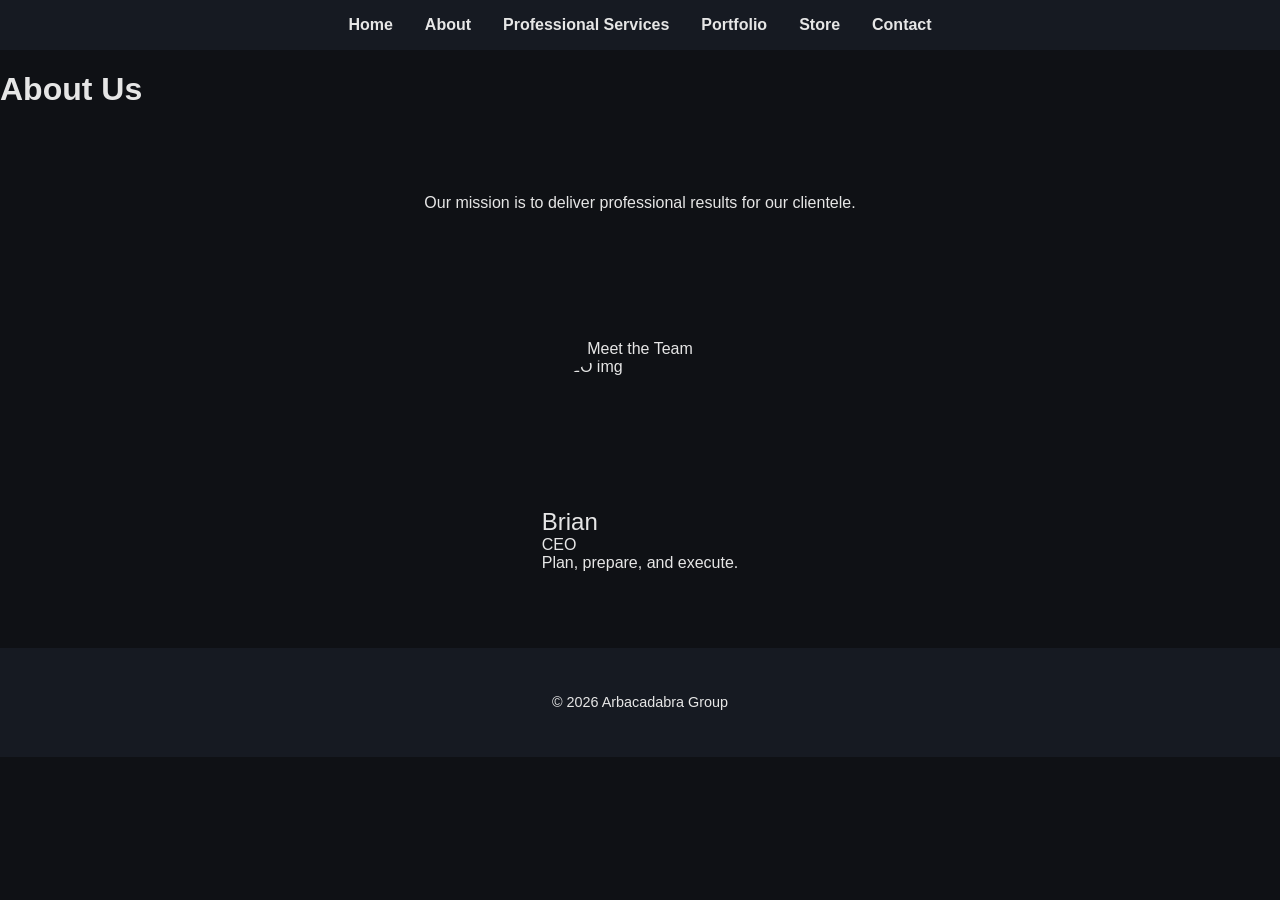
==== About/about.html @ 1c939e3a "restructure" ====
<!-- about.html -->
<!DOCTYPE html>
<html lang="en">
<head>
    <meta charset="UTF-8">
    <meta name="viewport" content="width=device-width, initial-scale=1.0">
    <title>About - Arbacadabra Group</title>
    <link rel="stylesheet" href="about.css">
    <link rel="stylesheet" href="../styles.css">
</head>
<body>
    <nav>
        <ul>
            <li><a href="../index.html">Home</a></li>
            <li><a href="../About/about.html">About</a></li>
            <li><a href="../Services/services.html">Professional Services</a></li>
            <li><a href="../Portfolio/portfolio.html">Portfolio</a></li>
            <li><a href="../Store/store.html">Store</a></li>
            <li><a href="../Contact/contact.html">Contact</a></li>
        </ul>
    </nav>

    <h1>About Us</h1>
    <section class="mission">
        <div class="mission-text">Our mission is to deliver professional results for our clientele.</div>
    </section>

    <section class="team">
        <div class="team-header">Meet the Team</div>
        <div class="team-member-card">
            <div class="team-member-img">
                <img src="../static/Brian Close.jpg" alt="CEO img">
            </div>
            <div class="team-member-header">Brian</div>
            <div class="team-member-body">
                <div class="who">CEO</div>
                <div class="what">Plan, prepare, and execute.</div>
            </div>
            <div class="team-member-footer"></div>
        </div>
    </section>

    <footer>
        <p>&copy; 2026 Arbacadabra Group</p>
    </footer>
</body>
</html>
---- About/about.css ----
.team-member-card {
    display: flex;
    flex-direction: column;
}

.team-member-img {
    height: 150px;
    width: 150px;
    overflow: hidden;
    border-radius: 50%;
}

.team-member-img img {
    width: 100%;
    height: 100%;
    object-fit: cover;
    object-position: 0 -10px;
    display: block;
}

.team-member-header {
    font-size: x-large;
}

/* .team-member-body {} */

.team-member-footer {
    min-height: 12px;
}
---- styles.css ----
body {
    margin: 0;
    font-family: Arial, sans-serif;
    background-color: #0f1115;
    color: #e6e6e6;
}

nav {
    display: flex;
    justify-content: center;
    background-color: #161a22;
    padding: 1rem 0;
}

nav ul {
    list-style: none;
    display: flex;
    gap: 2rem;
    padding: 0;
    margin: 0;
}

nav a {
    text-decoration: none;
    color: #e6e6e6;
    font-weight: bold;
}

nav a:hover {
    color: #4da3ff;
}

header {
    display: flex;
    flex-direction: column;
    justify-content: center;
    align-items: center;
    text-align: center;
    height: 80vh;
    padding: 2rem;
    background: linear-gradient(rgba(15,17,21,0.8), rgba(15,17,21,0.95)), url('https://via.placeholder.com/1600x900');
    background-size: cover;
    background-position: center;
}

header h1 {
    font-size: 3rem;
    margin-bottom: 1rem;
}

header p {
    font-size: 1.2rem;
    max-width: 600px;
}

section {
    display: flex;
    flex-direction: column;
    align-items: center;
    padding: 4rem 2rem;
    max-width: 1100px;
    margin: 0 auto;
}

footer {
    display: flex;
    flex-direction: column;
    align-items: center;
    background-color: #161a22;
    padding: 2rem 1rem;
    font-size: 0.9rem;
}

footer a {
    color: #e6e6e6;
    text-decoration: none;
    margin: 0 0.5rem;
}

footer a:hover {
    color: #4da3ff;
}
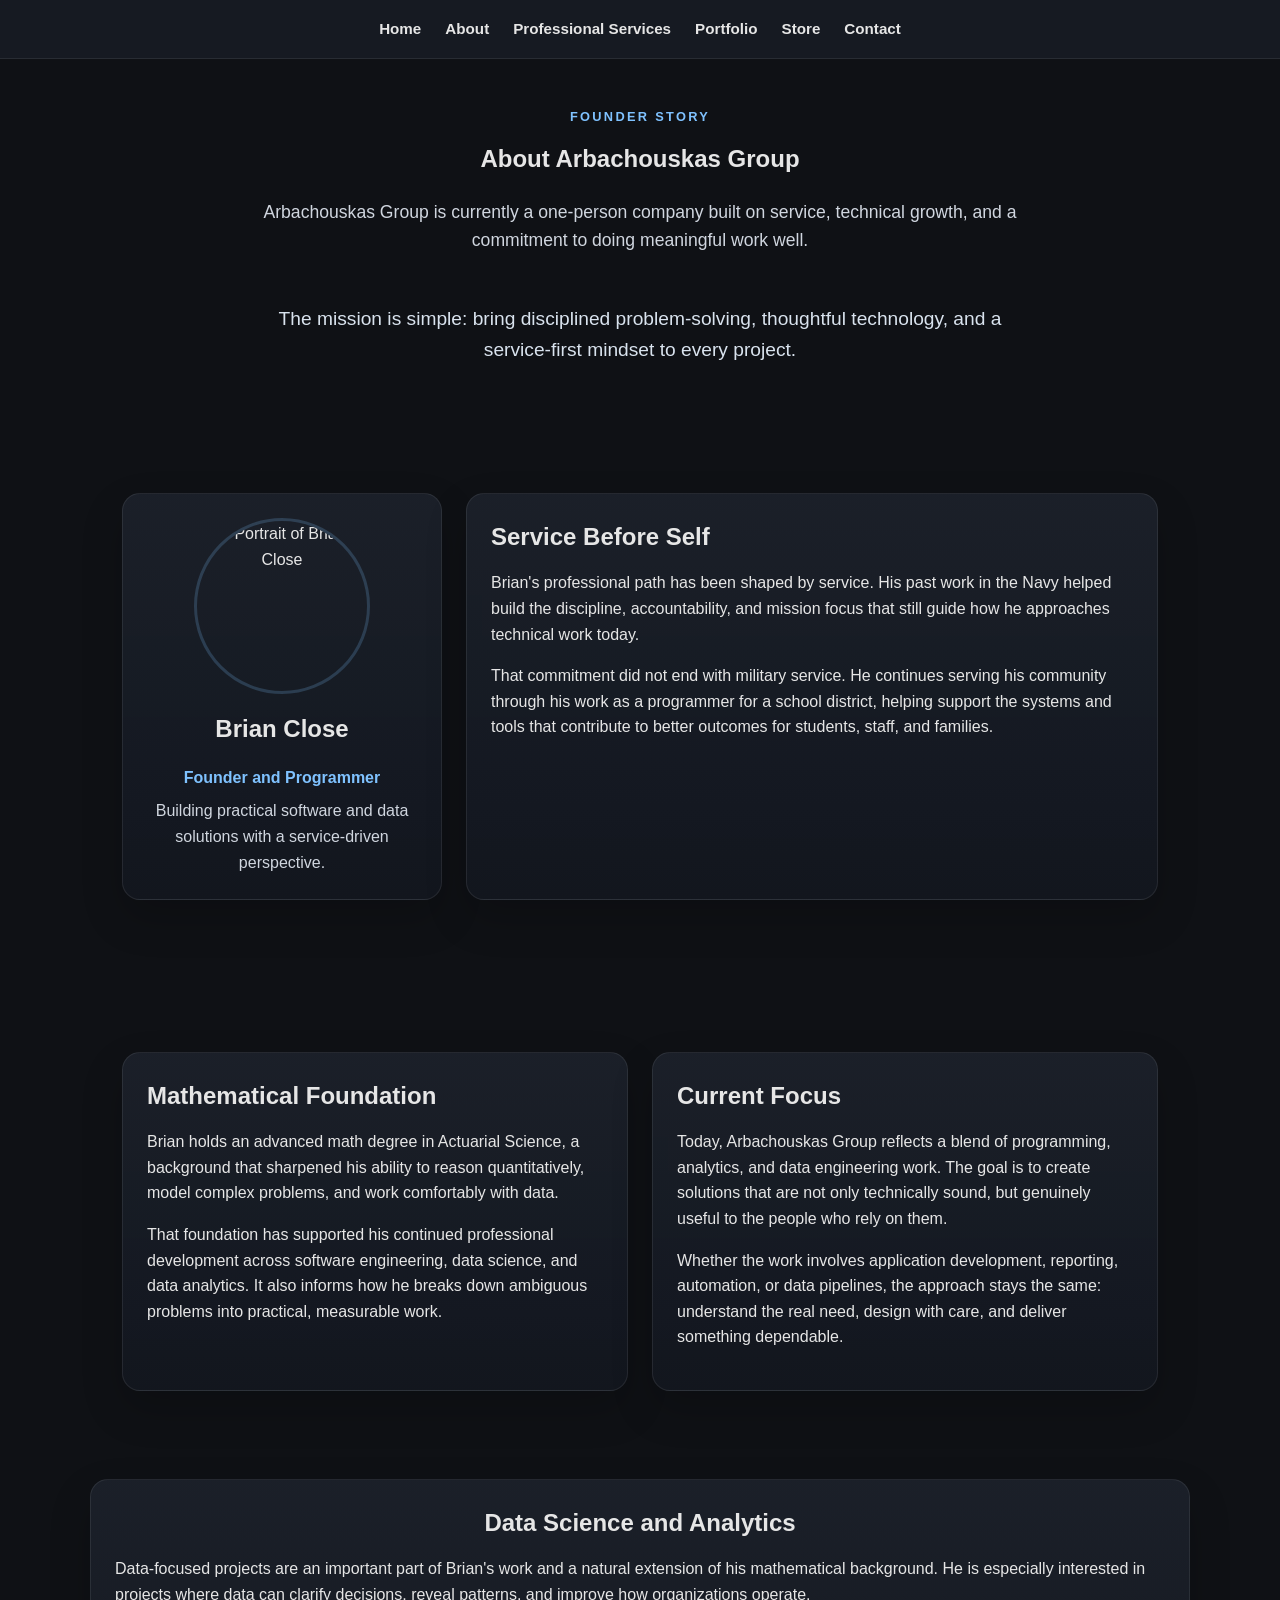
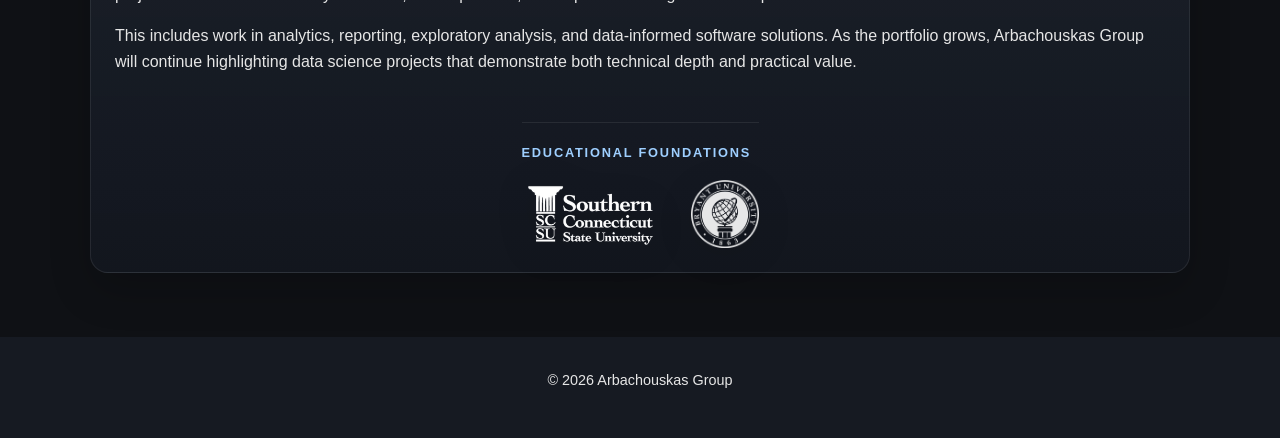
==== commit e0e42a66: "full rework using codex" ====
--- a/About/about.html
+++ b/About/about.html
@@ -4,7 +4,7 @@
 <head>
     <meta charset="UTF-8">
     <meta name="viewport" content="width=device-width, initial-scale=1.0">
-    <title>About - Arbacadabra Group</title>
+    <title>About - Arbachouskas Group</title>
     <link rel="stylesheet" href="about.css">
     <link rel="stylesheet" href="../styles.css">
 </head>
@@ -20,30 +20,106 @@
         </ul>
     </nav>
 
-    <h1>About Us</h1>
-    <section class="mission">
-        <div class="mission-text">Our mission is to deliver professional results for our clientele.</div>
-    </section>
+    <main class="page-shell about-page">
+        <section class="page-hero about-hero">
+            <p class="eyebrow">Founder Story</p>
+            <h1>About Arbachouskas Group</h1>
+            <p class="lead">
+                Arbachouskas Group is currently a one-person company built on service, technical growth,
+                and a commitment to doing meaningful work well.
+            </p>
+        </section>
 
-    <section class="team">
-        <div class="team-header">Meet the Team</div>
-        <div class="team-member-card">
-            <div class="team-member-img">
-                <img src="../static/Brian Close.jpg" alt="CEO img">
+        <section class="mission about-mission">
+            <div class="mission-text">
+                The mission is simple: bring disciplined problem-solving, thoughtful technology, and a
+                service-first mindset to every project.
             </div>
-            <div class="team-member-header">Brian</div>
-            <div class="team-member-body">
-                <div class="who">CEO</div>
-                <div class="what">Plan, prepare, and execute.</div>
+        </section>
+
+        <section class="about-grid">
+            <article class="about-panel about-panel--profile">
+                <div class="team-member-card">
+                    <div class="team-member-img">
+                        <img src="../static/Brian Close.jpg" alt="Portrait of Brian Close">
+                    </div>
+                    <div class="team-member-header">Brian Close</div>
+                    <div class="team-member-body">
+                        <div class="who">Founder and Programmer</div>
+                        <div class="what">Building practical software and data solutions with a service-driven perspective.</div>
+                    </div>
+                </div>
+            </article>
+
+            <article class="about-panel">
+                <h2>Service Before Self</h2>
+                <p>
+                    Brian's professional path has been shaped by service. His past work in the Navy helped
+                    build the discipline, accountability, and mission focus that still guide how he approaches
+                    technical work today.
+                </p>
+                <p>
+                    That commitment did not end with military service. He continues serving his community through
+                    his work as a programmer for a school district, helping support the systems and tools that
+                    contribute to better outcomes for students, staff, and families.
+                </p>
+            </article>
+        </section>
+
+        <section class="about-grid about-grid--stacked">
+            <article class="about-panel">
+                <h2>Mathematical Foundation</h2>
+                <p>
+                    Brian holds an advanced math degree in Actuarial Science, a background that sharpened his
+                    ability to reason quantitatively, model complex problems, and work comfortably with data.
+                </p>
+                <p>
+                    That foundation has supported his continued professional development across software engineering,
+                    data science, and data analytics. It also informs how he breaks down ambiguous problems into
+                    practical, measurable work.
+                </p>
+            </article>
+
+            <article class="about-panel">
+                <h2>Current Focus</h2>
+                <p>
+                    Today, Arbachouskas Group reflects a blend of programming, analytics, and data engineering work.
+                    The goal is to create solutions that are not only technically sound, but genuinely useful to the
+                    people who rely on them.
+                </p>
+                <p>
+                    Whether the work involves application development, reporting, automation, or data pipelines,
+                    the approach stays the same: understand the real need, design with care, and deliver something dependable.
+                </p>
+            </article>
+        </section>
+
+        <section class="about-panel data-focus">
+            <h2>Data Science and Analytics</h2>
+            <p>
+                Data-focused projects are an important part of Brian's work and a natural extension of his mathematical
+                background. He is especially interested in projects where data can clarify decisions, reveal patterns,
+                and improve how organizations operate.
+            </p>
+            <p>
+                This includes work in analytics, reporting, exploratory analysis, and data-informed software solutions.
+                As the portfolio grows, Arbachouskas Group will continue highlighting data science projects that demonstrate
+                both technical depth and practical value.
+            </p>
+
+            <div class="alma-maters">
+                <p class="alma-maters-label">Educational Foundations</p>
+                <div class="alma-maters-logos">
+                    <img src="../static/scsu-logo.png" alt="St. Cloud State University logo">
+                    <img src="../static/bryant-globe-seal.png" alt="Bryant University globe seal">
+                </div>
             </div>
-            <div class="team-member-footer"></div>
-        </div>
-    </section>
+        </section>
+    </main>
 
     <footer>
-        <p>&copy; 2026 Arbacadabra Group</p>
+        <p>&copy; 2026 Arbachouskas Group</p>
     </footer>
 </body>
 </html>
 
-
--- a/About/about.css
+++ b/About/about.css
@@ -1,13 +1,62 @@
+.about-page {
+    padding-bottom: 4rem;
+}
+
+.about-hero {
+    max-width: 760px;
+    margin: 0 auto;
+}
+
+.about-mission {
+    padding-top: 0;
+}
+
+.mission-text {
+    width: 100%;
+    max-width: 760px;
+    text-align: center;
+    font-size: 1.2rem;
+    color: #d9e3ee;
+}
+
+.about-grid {
+    display: grid;
+    grid-template-columns: minmax(240px, 320px) minmax(0, 1fr);
+    gap: 1.5rem;
+    align-items: stretch;
+    margin-bottom: 1.5rem;
+}
+
+.about-grid--stacked {
+    grid-template-columns: repeat(2, minmax(0, 1fr));
+}
+
+.about-panel {
+    background: linear-gradient(180deg, rgba(28, 33, 43, 0.92), rgba(19, 23, 31, 0.96));
+    border: 1px solid rgba(255, 255, 255, 0.08);
+    border-radius: 18px;
+    padding: 1.5rem;
+    box-shadow: 0 18px 42px rgba(0, 0, 0, 0.18);
+}
+
+.about-panel h2 {
+    margin-bottom: 0.85rem;
+}
+
 .team-member-card {
     display: flex;
     flex-direction: column;
+    align-items: center;
+    text-align: center;
+    gap: 1rem;
 }
 
 .team-member-img {
-    height: 150px;
-    width: 150px;
+    height: 170px;
+    width: 170px;
     overflow: hidden;
     border-radius: 50%;
+    border: 3px solid rgba(127, 194, 255, 0.2);
 }
 
 .team-member-img img {
@@ -19,11 +68,70 @@
 }
 
 .team-member-header {
-    font-size: x-large;
+    font-size: 1.5rem;
+    font-weight: 700;
 }
 
-/* .team-member-body {} */
+.team-member-body {
+    display: grid;
+    gap: 0.5rem;
+}
 
-.team-member-footer {
-    min-height: 12px;
-}+.who {
+    color: #7fc2ff;
+    font-weight: 700;
+}
+
+.what {
+    color: #d0d6df;
+}
+
+.data-focus {
+    max-width: 100%;
+}
+
+.alma-maters {
+    margin-top: 2rem;
+    padding-top: 1.25rem;
+    border-top: 1px solid rgba(255, 255, 255, 0.08);
+}
+
+.alma-maters-label {
+    margin-bottom: 1rem;
+    color: #9ecfff;
+    text-transform: uppercase;
+    letter-spacing: 0.14em;
+    font-size: 0.8rem;
+    font-weight: 700;
+}
+
+.alma-maters-logos {
+    display: flex;
+    flex-wrap: wrap;
+    align-items: center;
+    gap: 1.25rem 2rem;
+}
+
+.alma-maters-logos img {
+    display: block;
+    max-height: 68px;
+    width: auto;
+    object-fit: contain;
+    filter: drop-shadow(0 8px 18px rgba(0, 0, 0, 0.2));
+}
+
+@media (max-width: 768px) {
+    .about-grid,
+    .about-grid--stacked {
+        grid-template-columns: 1fr;
+    }
+
+    .team-member-img {
+        height: 150px;
+        width: 150px;
+    }
+
+    .alma-maters-logos img {
+        max-height: 56px;
+    }
+}
--- a/styles.css
+++ b/styles.css
@@ -3,19 +3,23 @@
     font-family: Arial, sans-serif;
     background-color: #0f1115;
     color: #e6e6e6;
+    line-height: 1.6;
 }
 
 nav {
     display: flex;
     justify-content: center;
     background-color: #161a22;
-    padding: 1rem 0;
+    padding: 1rem;
+    border-bottom: 1px solid rgba(255, 255, 255, 0.08);
 }
 
 nav ul {
     list-style: none;
     display: flex;
-    gap: 2rem;
+    flex-wrap: wrap;
+    justify-content: center;
+    gap: 0.75rem 1.5rem;
     padding: 0;
     margin: 0;
 }
@@ -24,10 +28,19 @@
     text-decoration: none;
     color: #e6e6e6;
     font-weight: bold;
+    font-size: 0.95rem;
 }
 
 nav a:hover {
     color: #4da3ff;
+}
+
+a {
+    color: #7fc2ff;
+}
+
+a:hover {
+    color: #a9d6ff;
 }
 
 header {
@@ -38,19 +51,54 @@
     text-align: center;
     height: 80vh;
     padding: 2rem;
-    background: linear-gradient(rgba(15,17,21,0.8), rgba(15,17,21,0.95)), url('https://via.placeholder.com/1600x900');
+    background: linear-gradient(rgba(15,17,21,0.76), rgba(15,17,21,0.93)), url('https://upload.wikimedia.org/wikipedia/commons/1/15/ComputerProgrammer.jpg');
     background-size: cover;
     background-position: center;
 }
 
+.hero-content {
+    max-width: 760px;
+}
+
 header h1 {
-    font-size: 3rem;
+    font-size: 3.4rem;
     margin-bottom: 1rem;
 }
 
 header p {
     font-size: 1.2rem;
     max-width: 600px;
+}
+
+.hero-lead {
+    margin: 0 auto;
+    color: #d9e3ee;
+}
+
+.hero-actions,
+.social-links {
+    display: flex;
+    flex-wrap: wrap;
+    justify-content: center;
+    gap: 0.9rem 1rem;
+}
+
+.hero-actions {
+    margin-top: 1.75rem;
+}
+
+.social-links {
+    margin-top: 1.25rem;
+}
+
+.social-links a {
+    color: #f0f6ff;
+    text-decoration: none;
+    font-weight: 600;
+}
+
+.social-links a:hover {
+    color: #7fc2ff;
 }
 
 section {
@@ -62,6 +110,149 @@
     margin: 0 auto;
 }
 
+h1,
+h2,
+h3,
+p {
+    margin-top: 0;
+}
+
+main {
+    display: block;
+}
+
+.page-shell {
+    max-width: 1100px;
+    margin: 0 auto;
+    padding: 0 1.25rem 4rem;
+}
+
+.page-hero {
+    padding: 3rem 0 2rem;
+    text-align: center;
+}
+
+.page-hero--compact {
+    max-width: 760px;
+    margin: 0 auto;
+}
+
+.eyebrow {
+    color: #7fc2ff;
+    text-transform: uppercase;
+    letter-spacing: 0.18em;
+    font-size: 0.8rem;
+    font-weight: 700;
+}
+
+.lead {
+    font-size: 1.1rem;
+    color: #d0d6df;
+}
+
+.button-primary,
+.button-secondary {
+    display: inline-flex;
+    align-items: center;
+    justify-content: center;
+    width: fit-content;
+    min-height: 44px;
+    padding: 0.8rem 1.2rem;
+    border-radius: 999px;
+    text-decoration: none;
+    font-weight: 700;
+    transition: background-color 0.2s ease, color 0.2s ease, transform 0.2s ease;
+}
+
+.button-primary {
+    background-color: #7fc2ff;
+    color: #09131f;
+}
+
+.button-primary:hover {
+    background-color: #a9d6ff;
+    color: #09131f;
+    transform: translateY(-1px);
+}
+
+.button-secondary {
+    background-color: rgba(127, 194, 255, 0.12);
+    color: #ddecff;
+    border: 1px solid rgba(127, 194, 255, 0.25);
+}
+
+.button-secondary:hover {
+    background-color: rgba(127, 194, 255, 0.2);
+}
+
+.contact-layout,
+.store-grid {
+    display: grid;
+    gap: 1.25rem;
+}
+
+.row {
+    display: flex;
+    flex-wrap: wrap;
+    justify-content: center;
+    gap: 1.5rem;
+    width: 100%;
+}
+
+.contact-layout {
+    grid-template-columns: 1.25fr 0.95fr;
+    align-items: start;
+}
+
+.card,
+.info-panel,
+.cta-panel,
+.store-card {
+    background: linear-gradient(180deg, rgba(28, 33, 43, 0.92), rgba(19, 23, 31, 0.96));
+    border: 1px solid rgba(255, 255, 255, 0.08);
+    border-radius: 18px;
+    padding: 1.5rem;
+    box-shadow: 0 18px 42px rgba(0, 0, 0, 0.18);
+}
+
+.card {
+    flex: 1 1 260px;
+    max-width: 320px;
+}
+
+.card p {
+    text-align: left;
+}
+
+.card h2,
+.card h3 {
+    margin-bottom: 0.75rem;
+}
+
+.contact-methods {
+    display: grid;
+    gap: 1rem;
+    margin-top: 1.5rem;
+}
+
+.contact-method h3,
+.store-card h2 {
+    margin-bottom: 0.35rem;
+}
+
+.feature-list {
+    padding-left: 1.2rem;
+    margin: 0 0 1.5rem;
+}
+
+.store-grid {
+    grid-template-columns: repeat(2, minmax(0, 1fr));
+}
+
+.store-card--highlight {
+    background: linear-gradient(135deg, rgba(77, 163, 255, 0.18), rgba(28, 33, 43, 0.96));
+}
+
 footer {
     display: flex;
     flex-direction: column;
@@ -69,6 +260,8 @@
     background-color: #161a22;
     padding: 2rem 1rem;
     font-size: 0.9rem;
+    text-align: center;
+    gap: 0.35rem;
 }
 
 footer a {
@@ -81,3 +274,72 @@
     color: #4da3ff;
 }
 
+.footer-secret {
+    opacity: 0.08;
+    transition: opacity 0.2s ease;
+}
+
+.footer-secret:hover,
+.footer-secret:focus-within {
+    opacity: 0.6;
+}
+
+@media (max-width: 768px) {
+    header {
+        height: auto;
+        min-height: 60vh;
+        padding: 4rem 1.25rem;
+    }
+
+    header h1 {
+        font-size: 2.4rem;
+    }
+
+    .hero-lead {
+        font-size: 1.05rem;
+    }
+
+    section {
+        padding: 3rem 1.25rem;
+    }
+
+    .contact-layout,
+    .store-grid {
+        grid-template-columns: 1fr;
+    }
+}
+
+@media (max-width: 480px) {
+    nav {
+        padding: 0.9rem 0.75rem;
+    }
+
+    nav ul {
+        gap: 0.65rem 1rem;
+    }
+
+    nav a {
+        font-size: 0.9rem;
+    }
+
+    header h1 {
+        font-size: 2rem;
+    }
+
+    .hero-actions,
+    .social-links {
+        flex-direction: column;
+        align-items: stretch;
+    }
+
+    .page-shell {
+        padding: 0 1rem 3rem;
+    }
+
+    .info-panel,
+    .cta-panel,
+    .store-card {
+        padding: 1.2rem;
+    }
+}
+
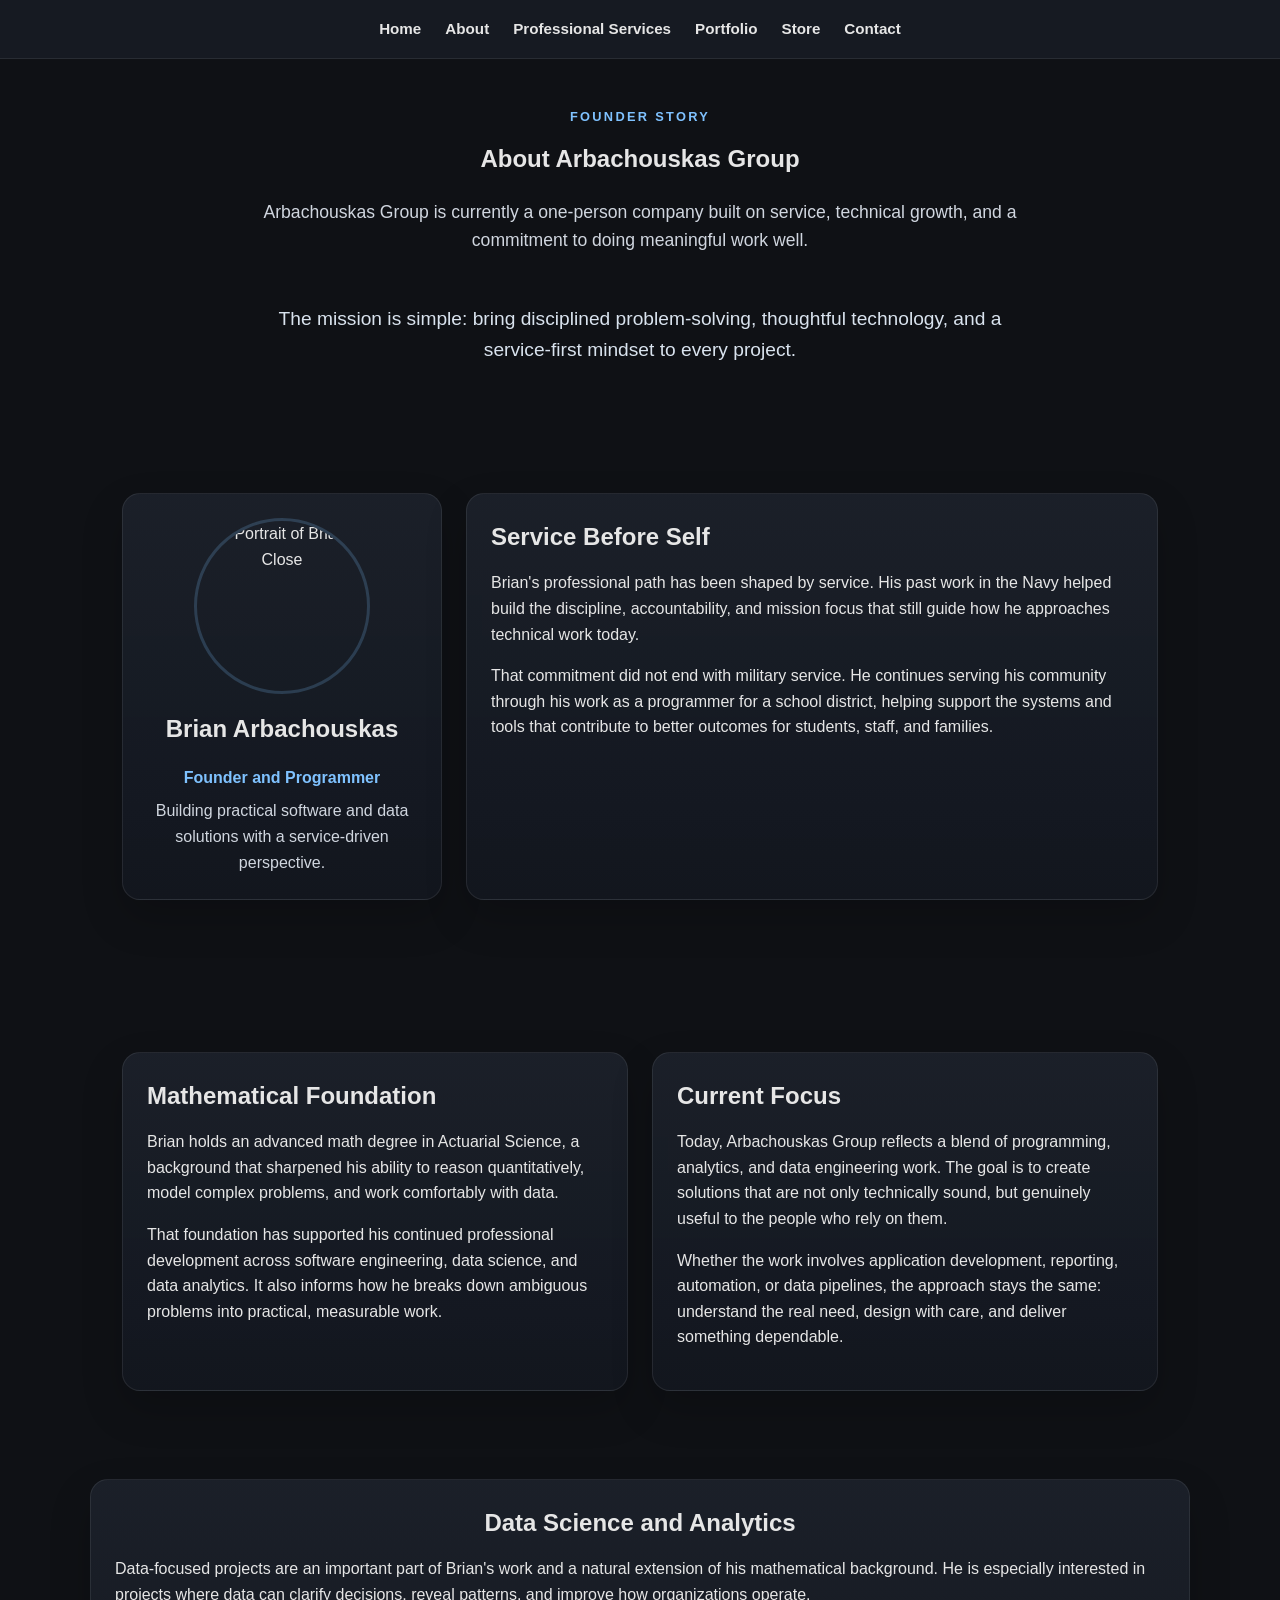
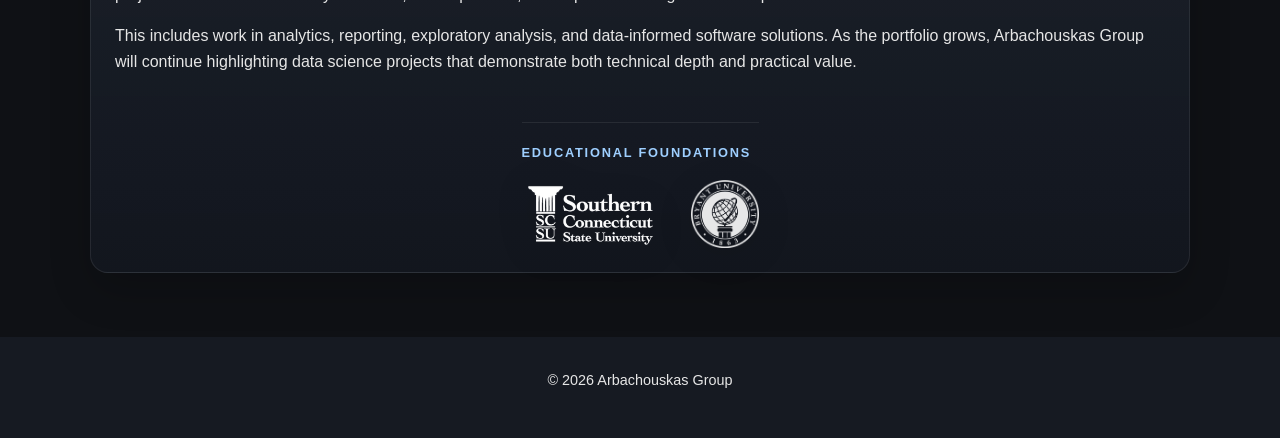
==== commit b4fe4c9a: "name change" ====
--- a/About/about.html
+++ b/About/about.html
@@ -43,7 +43,7 @@
                     <div class="team-member-img">
                         <img src="../static/Brian Close.jpg" alt="Portrait of Brian Close">
                     </div>
-                    <div class="team-member-header">Brian Close</div>
+                    <div class="team-member-header">Brian Arbachouskas</div>
                     <div class="team-member-body">
                         <div class="who">Founder and Programmer</div>
                         <div class="what">Building practical software and data solutions with a service-driven perspective.</div>
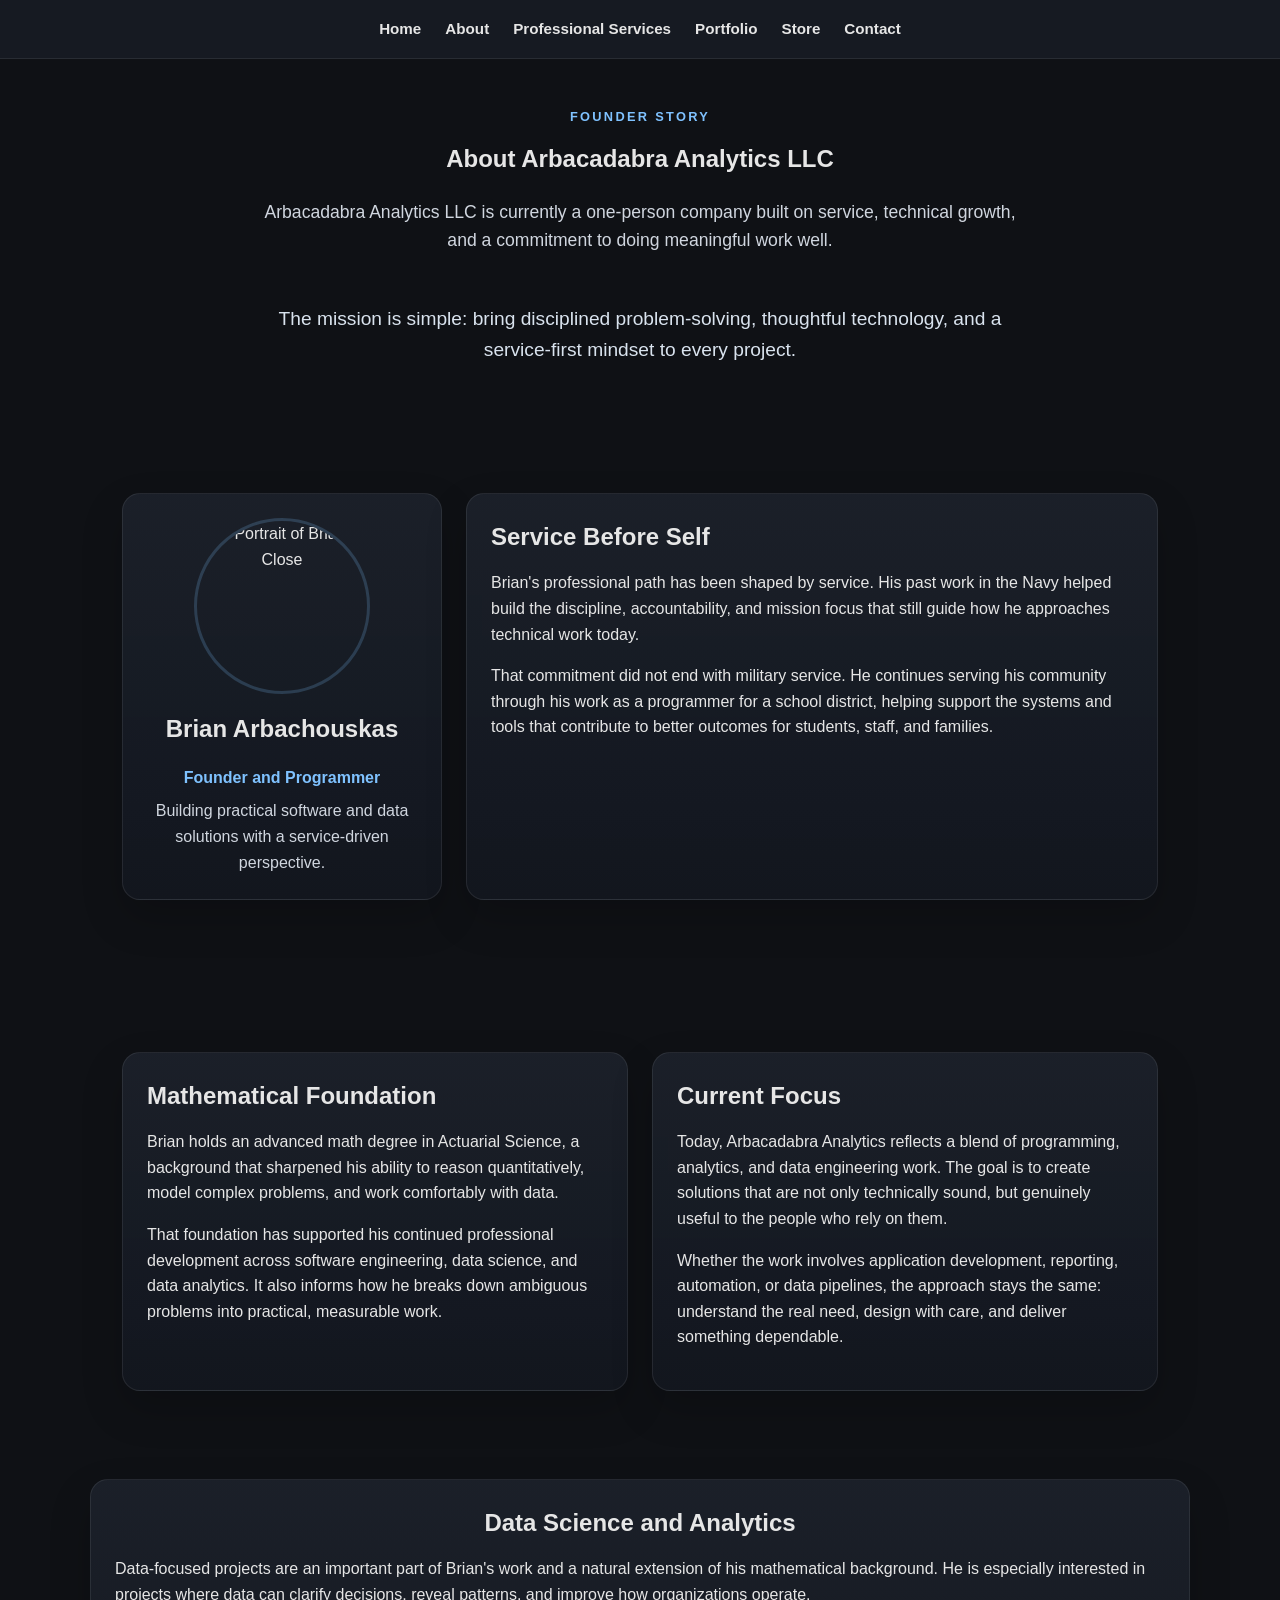
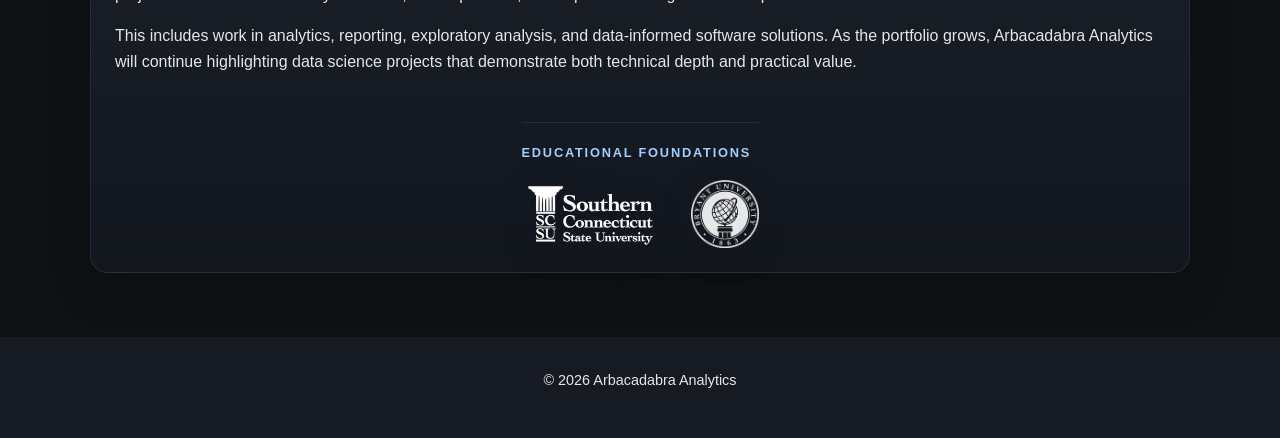
==== commit f6c78fd8: "rebranding" ====
--- a/About/about.html
+++ b/About/about.html
@@ -4,7 +4,7 @@
 <head>
     <meta charset="UTF-8">
     <meta name="viewport" content="width=device-width, initial-scale=1.0">
-    <title>About - Arbachouskas Group</title>
+    <title>About - Arbacadabra Analytics LLC</title>
     <link rel="stylesheet" href="about.css">
     <link rel="stylesheet" href="../styles.css">
 </head>
@@ -23,9 +23,9 @@
     <main class="page-shell about-page">
         <section class="page-hero about-hero">
             <p class="eyebrow">Founder Story</p>
-            <h1>About Arbachouskas Group</h1>
+            <h1>About Arbacadabra Analytics LLC</h1>
             <p class="lead">
-                Arbachouskas Group is currently a one-person company built on service, technical growth,
+                Arbacadabra Analytics LLC is currently a one-person company built on service, technical growth,
                 and a commitment to doing meaningful work well.
             </p>
         </section>
@@ -83,7 +83,7 @@
             <article class="about-panel">
                 <h2>Current Focus</h2>
                 <p>
-                    Today, Arbachouskas Group reflects a blend of programming, analytics, and data engineering work.
+                    Today, Arbacadabra Analytics reflects a blend of programming, analytics, and data engineering work.
                     The goal is to create solutions that are not only technically sound, but genuinely useful to the
                     people who rely on them.
                 </p>
@@ -103,7 +103,7 @@
             </p>
             <p>
                 This includes work in analytics, reporting, exploratory analysis, and data-informed software solutions.
-                As the portfolio grows, Arbachouskas Group will continue highlighting data science projects that demonstrate
+                As the portfolio grows, Arbacadabra Analytics will continue highlighting data science projects that demonstrate
                 both technical depth and practical value.
             </p>
 
@@ -118,7 +118,7 @@
     </main>
 
     <footer>
-        <p>&copy; 2026 Arbachouskas Group</p>
+        <p>&copy; 2026 Arbacadabra Analytics</p>
     </footer>
 </body>
 </html>
